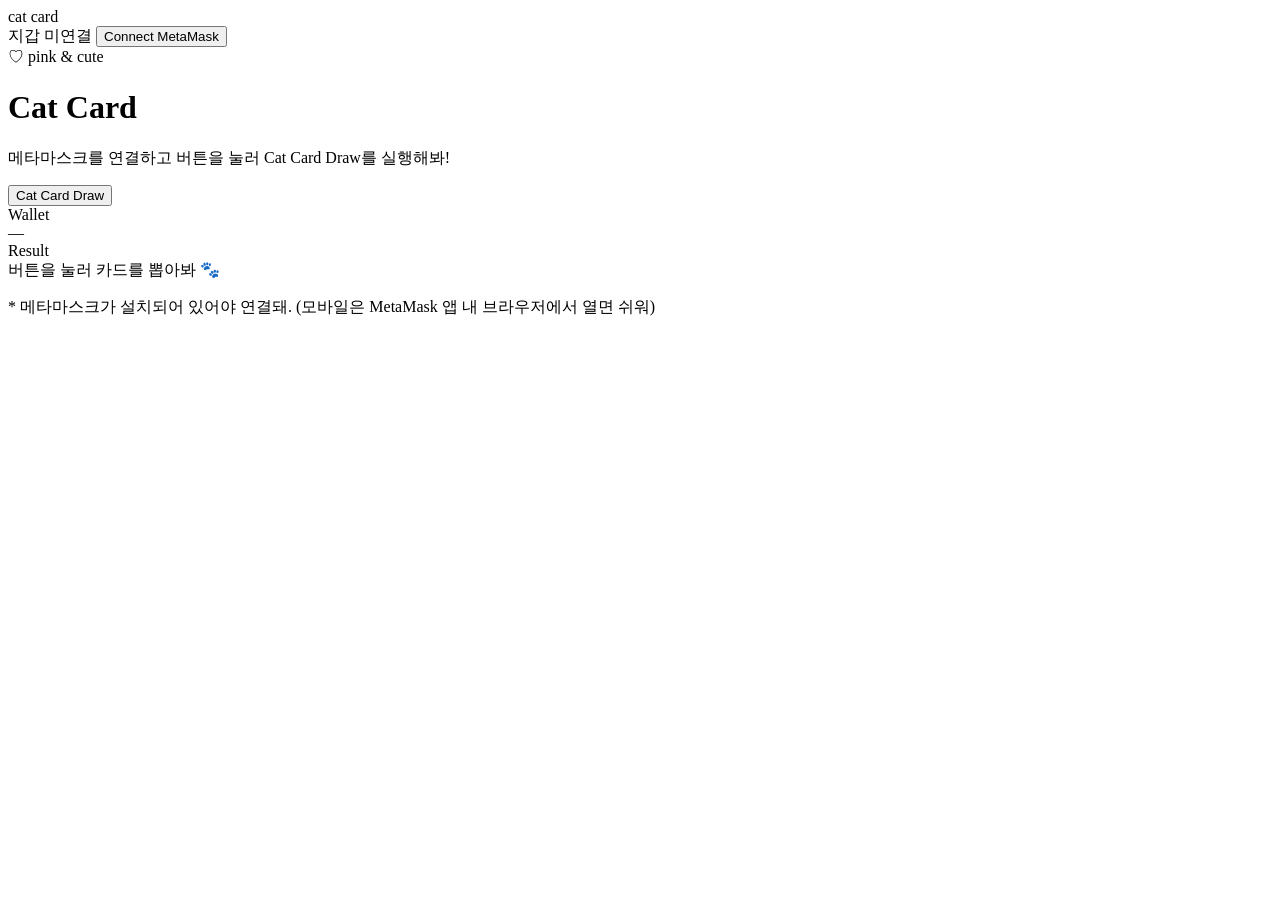
==== index.html @ 0b0320b0 "Create index.html" ====
<!doctype html>
<html lang="ko">
<head>
  <meta charset="utf-8" />
  <meta name="viewport" content="width=device-width, initial-scale=1" />
  <title>cat card</title>
  <link rel="stylesheet" href="style.css" />
</head>

<body>
  <header class="top">
    <div class="brand">
      <span class="brand-dot" aria-hidden="true"></span>
      <span class="brand-name">cat card</span>
    </div>

    <div class="top-right">
      <span class="status" id="statusText">지갑 미연결</span>
      <button class="btn connect" id="connectBtn" type="button">
        Connect MetaMask
      </button>
    </div>
  </header>

  <main class="hero">
    <div class="hero-inner">
      <div class="chip">♡ pink & cute</div>

      <h1 class="title">Cat Card</h1>
      <p class="subtitle">
        메타마스크를 연결하고 버튼을 눌러 Cat Card Draw를 실행해봐!
      </p>

      <button class="btn draw" id="drawBtn" type="button">
        Cat Card Draw
      </button>

      <div class="panel">
        <div class="panel-row">
          <div class="label">Wallet</div>
          <div class="value" id="walletText">—</div>
        </div>
        <div class="panel-row">
          <div class="label">Result</div>
          <div class="value" id="resultText">버튼을 눌러 카드를 뽑아봐 🐾</div>
        </div>
      </div>

      <p class="note">
        * 메타마스크가 설치되어 있어야 연결돼. (모바일은 MetaMask 앱 내 브라우저에서 열면 쉬워)
      </p>
    </div>
  </main>

  <script src="script.js"></script>
</body>
</html>
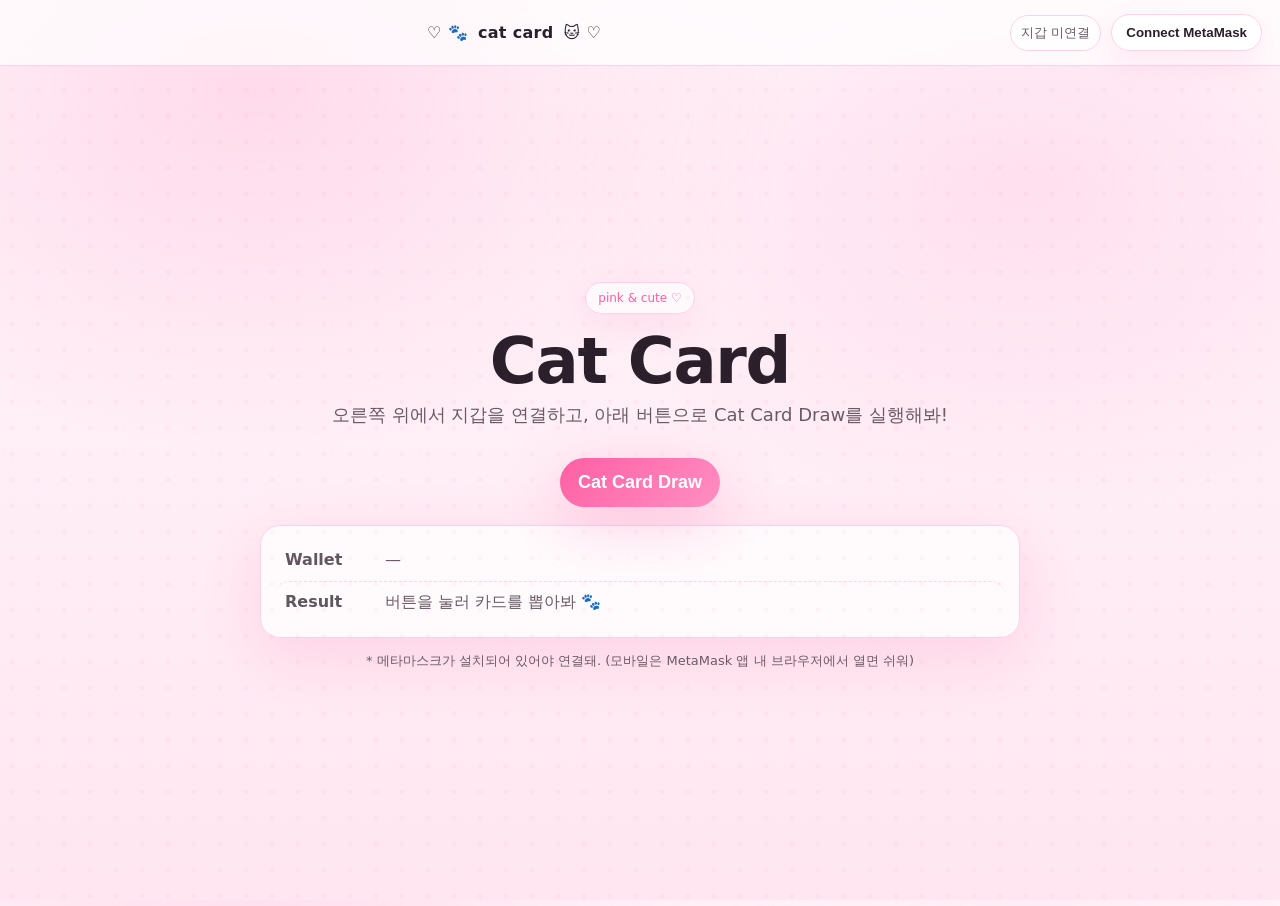
==== commit 13aa1c5e: "Update index.html" ====
--- a/index.html
+++ b/index.html
@@ -4,14 +4,29 @@
   <meta charset="utf-8" />
   <meta name="viewport" content="width=device-width, initial-scale=1" />
   <title>cat card</title>
+
+  <!-- 귀여운 폰트 -->
+  <link rel="preconnect" href="https://fonts.googleapis.com">
+  <link rel="preconnect" href="https://fonts.gstatic.com" crossorigin>
+  <link href="https://fonts.googleapis.com/css2?family=Fredoka:wght@500;700&display=swap" rel="stylesheet">
+
   <link rel="stylesheet" href="style.css" />
 </head>
 
 <body>
   <header class="top">
-    <div class="brand">
-      <span class="brand-dot" aria-hidden="true"></span>
+    <div class="top-left" aria-hidden="true"></div>
+
+    <div class="brand" aria-label="사이트 이름">
+      <span class="brand-icons" aria-hidden="true">
+        <span class="icon">♡</span>
+        <span class="icon">🐾</span>
+      </span>
       <span class="brand-name">cat card</span>
+      <span class="brand-icons" aria-hidden="true">
+        <span class="icon">🐱</span>
+        <span class="icon">♡</span>
+      </span>
     </div>
 
     <div class="top-right">
@@ -24,11 +39,11 @@
 
   <main class="hero">
     <div class="hero-inner">
-      <div class="chip">♡ pink & cute</div>
+      <div class="chip">pink & cute ♡</div>
 
       <h1 class="title">Cat Card</h1>
       <p class="subtitle">
-        메타마스크를 연결하고 버튼을 눌러 Cat Card Draw를 실행해봐!
+        오른쪽 위에서 지갑을 연결하고, 아래 버튼으로 Cat Card Draw를 실행해봐!
       </p>
 
       <button class="btn draw" id="drawBtn" type="button">
--- a/style.css
+++ b/style.css
@@ -0,0 +1,200 @@
+:root{
+  --bg1:#fff7fb;
+  --bg2:#ffe6f1;
+  --pink:#ff5fa3;
+  --pink2:#ff8fc3;
+  --text:#2a1f2a;
+  --muted:#6b5a66;
+  --card:#ffffffcc;
+  --line:#ffd1e6;
+  --shadow: 0 18px 60px rgba(255, 95, 163, .18);
+  --radius: 20px;
+}
+
+*{box-sizing:border-box}
+html,body{height:100%}
+body{
+  margin:0;
+  font-family: system-ui, -apple-system, Segoe UI, Roboto, "Apple SD Gothic Neo", "Noto Sans KR", sans-serif;
+  color:var(--text);
+  background:
+    radial-gradient(900px 600px at 20% 10%, rgba(255,95,163,.18), transparent 60%),
+    radial-gradient(900px 600px at 80% 20%, rgba(255,143,195,.20), transparent 55%),
+    linear-gradient(180deg, var(--bg1), var(--bg2));
+}
+
+/* 귀여운 배경 도트 */
+body::before{
+  content:"";
+  position:fixed;
+  inset:0;
+  pointer-events:none;
+  background:
+    radial-gradient(circle at 12px 12px, rgba(255,95,163,.14) 2px, transparent 3px) 0 0 / 26px 26px;
+  opacity:.35;
+  filter: blur(.2px);
+}
+
+.top{
+  position:sticky;
+  top:0;
+  z-index:10;
+  display:flex;
+  align-items:center;
+  justify-content:space-between;
+  gap:14px;
+  padding:14px 18px;
+  backdrop-filter: blur(10px);
+  background: rgba(255,255,255,.72);
+  border-bottom: 1px solid var(--line);
+}
+
+.brand{
+  display:flex;
+  align-items:center;
+  gap:10px;
+  font-weight:900;
+  letter-spacing:.02em;
+}
+
+.brand-dot{
+  width:14px;
+  height:14px;
+  border-radius:999px;
+  background: linear-gradient(135deg, var(--pink), var(--pink2));
+  box-shadow: 0 8px 18px rgba(255,95,163,.35);
+}
+
+.brand-name{
+  font-size:16px;
+  text-transform: lowercase;
+}
+
+.top-right{
+  display:flex;
+  align-items:center;
+  gap:10px;
+}
+
+.status{
+  font-size:13px;
+  color:var(--muted);
+  padding:8px 10px;
+  border-radius:999px;
+  border: 1px solid var(--line);
+  background: rgba(255,255,255,.75);
+}
+
+.hero{
+  min-height: calc(100vh - 60px);
+  display:flex;
+  align-items:center;
+  justify-content:center;
+  padding: 36px 18px 56px;
+}
+
+.hero-inner{
+  width: min(760px, 100%);
+  text-align:center;
+}
+
+.chip{
+  display:inline-block;
+  font-size:12px;
+  color: var(--pink);
+  border: 1px solid var(--line);
+  background: rgba(255,255,255,.70);
+  padding: 8px 12px;
+  border-radius: 999px;
+  box-shadow: 0 12px 35px rgba(255,95,163,.12);
+}
+
+.title{
+  margin: 14px 0 6px;
+  font-size: clamp(42px, 6vw, 64px);
+  line-height:1.05;
+  letter-spacing:-0.02em;
+}
+
+.subtitle{
+  margin:0 auto 18px;
+  max-width: 55ch;
+  color: var(--muted);
+  font-size: clamp(15px, 2.2vw, 18px);
+  line-height:1.6;
+}
+
+.btn{
+  border: 1px solid var(--line);
+  background: rgba(255,255,255,.85);
+  color: var(--text);
+  border-radius: 999px;
+  padding: 12px 14px;
+  cursor:pointer;
+  transition: transform .12s ease, box-shadow .12s ease, background .12s ease;
+  box-shadow: 0 12px 30px rgba(255,95,163,.12);
+}
+
+.btn:hover{
+  transform: translateY(-1px);
+  background: rgba(255,255,255,.95);
+  box-shadow: 0 16px 40px rgba(255,95,163,.18);
+}
+.btn:active{ transform: translateY(0px); }
+
+.btn.connect{
+  font-weight:800;
+  padding: 10px 14px;
+}
+
+.btn.draw{
+  margin-top: 10px;
+  font-weight:900;
+  font-size: 18px;
+  padding: 14px 18px;
+  background: linear-gradient(135deg, var(--pink), var(--pink2));
+  color: white;
+  border: none;
+  box-shadow: 0 18px 60px rgba(255,95,163,.28);
+}
+.btn.draw:hover{
+  box-shadow: 0 22px 70px rgba(255,95,163,.34);
+}
+
+.panel{
+  margin: 18px auto 0;
+  text-align:left;
+  background: var(--card);
+  border: 1px solid var(--line);
+  border-radius: var(--radius);
+  padding: 14px;
+  box-shadow: var(--shadow);
+}
+
+.panel-row{
+  display:grid;
+  grid-template-columns: 90px 1fr;
+  gap: 10px;
+  padding: 10px 10px;
+  border-radius: 14px;
+}
+.panel-row + .panel-row{
+  border-top: 1px dashed rgba(255,95,163,.25);
+  margin-top: 2px;
+}
+
+.label{
+  font-weight:900;
+  color: rgba(42,31,42,.75);
+}
+
+.value{
+  color: var(--muted);
+  word-break: break-all;
+}
+
+.note{
+  margin: 14px 0 0;
+  font-size: 13px;
+  color: var(--muted);
+}
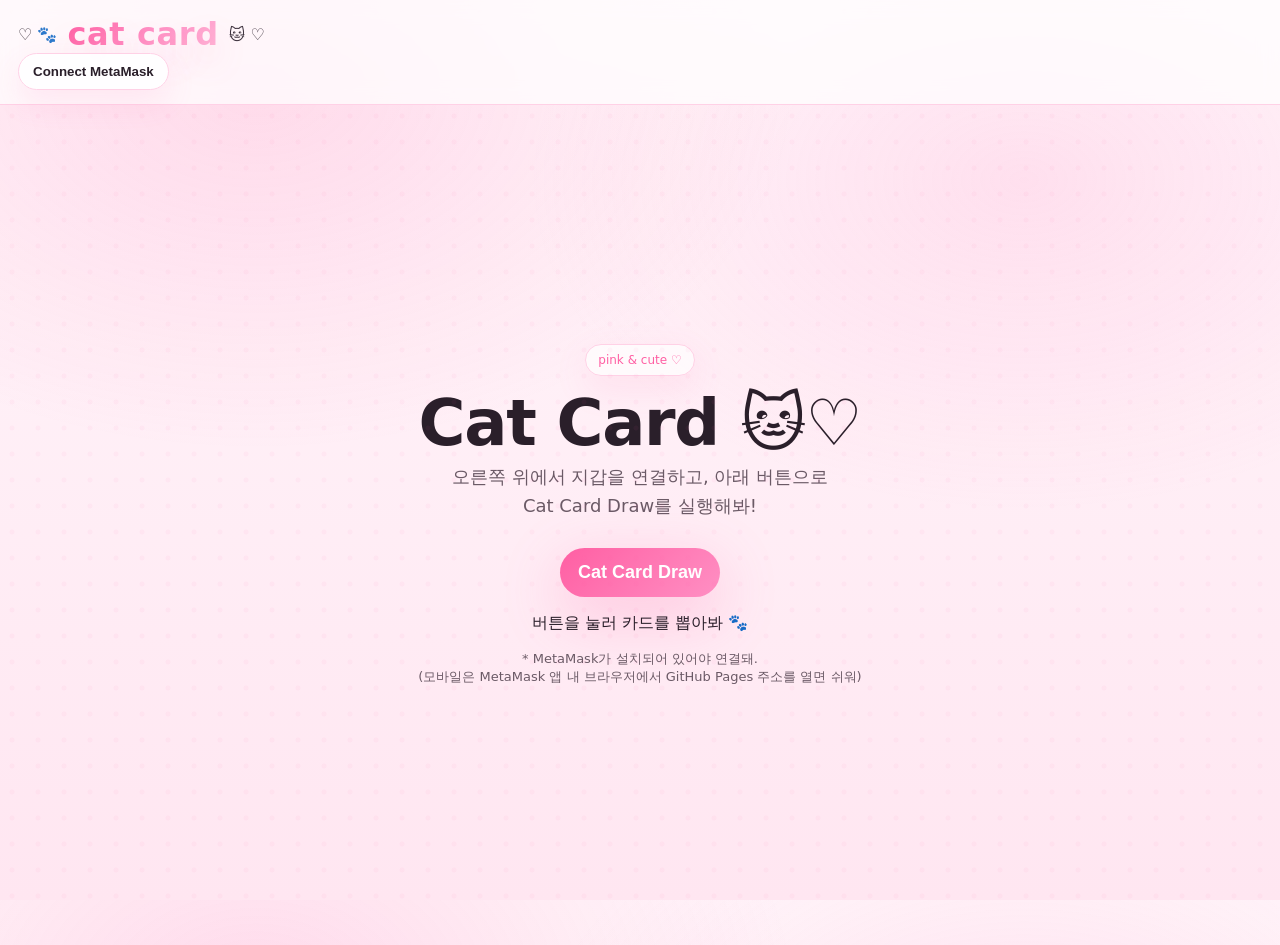
==== commit 8be93073: "Update index.html" ====
--- a/index.html
+++ b/index.html
@@ -5,7 +5,7 @@
   <meta name="viewport" content="width=device-width, initial-scale=1" />
   <title>cat card</title>
 
-  <!-- 귀여운 폰트 -->
+  <!-- Cute font -->
   <link rel="preconnect" href="https://fonts.googleapis.com">
   <link rel="preconnect" href="https://fonts.gstatic.com" crossorigin>
   <link href="https://fonts.googleapis.com/css2?family=Fredoka:wght@500;700&display=swap" rel="stylesheet">
@@ -15,54 +15,44 @@
 
 <body>
   <header class="top">
-    <div class="top-left" aria-hidden="true"></div>
+    <div class="topbar">
+      <div class="top-left" aria-hidden="true"></div>
 
-    <div class="brand" aria-label="사이트 이름">
-      <span class="brand-icons" aria-hidden="true">
-        <span class="icon">♡</span>
-        <span class="icon">🐾</span>
-      </span>
-      <span class="brand-name">cat card</span>
-      <span class="brand-icons" aria-hidden="true">
-        <span class="icon">🐱</span>
-        <span class="icon">♡</span>
-      </span>
-    </div>
+      <div class="brand" aria-label="사이트 이름">
+        <span class="brand-icons" aria-hidden="true">♡ 🐾</span>
+        <span class="brand-name">cat card</span>
+        <span class="brand-icons" aria-hidden="true">🐱 ♡</span>
+      </div>
 
-    <div class="top-right">
-      <span class="status" id="statusText">지갑 미연결</span>
-      <button class="btn connect" id="connectBtn" type="button">
-        Connect MetaMask
-      </button>
+      <div class="top-right">
+        <button class="btn connect" id="connectBtn" type="button">Connect MetaMask</button>
+      </div>
     </div>
   </header>
 
   <main class="hero">
     <div class="hero-inner">
-      <div class="chip">pink & cute ♡</div>
+      <div class="chip">pink &amp; cute ♡</div>
 
-      <h1 class="title">Cat Card</h1>
+      <h1 class="title">
+        Cat Card <span class="title-emoji" aria-hidden="true">🐱♡</span>
+      </h1>
+
       <p class="subtitle">
-        오른쪽 위에서 지갑을 연결하고, 아래 버튼으로 Cat Card Draw를 실행해봐!
+        오른쪽 위에서 지갑을 연결하고, 아래 버튼으로<br/>
+        <span class="em">Cat Card Draw</span>를 실행해봐!
       </p>
 
-      <button class="btn draw" id="drawBtn" type="button">
-        Cat Card Draw
-      </button>
+      <button class="btn draw" id="drawBtn" type="button">Cat Card Draw</button>
 
-      <div class="panel">
-        <div class="panel-row">
-          <div class="label">Wallet</div>
-          <div class="value" id="walletText">—</div>
-        </div>
-        <div class="panel-row">
-          <div class="label">Result</div>
-          <div class="value" id="resultText">버튼을 눌러 카드를 뽑아봐 🐾</div>
-        </div>
-      </div>
+      <!-- ✅ 패널(동그라미 친 부분) 제거됨. 결과는 작은 말풍선으로만 표시 -->
+      <p class="result-pill" id="resultText" aria-live="polite">
+        버튼을 눌러 카드를 뽑아봐 🐾
+      </p>
 
       <p class="note">
-        * 메타마스크가 설치되어 있어야 연결돼. (모바일은 MetaMask 앱 내 브라우저에서 열면 쉬워)
+        * MetaMask가 설치되어 있어야 연결돼.<br/>
+        (모바일은 MetaMask 앱 내 브라우저에서 GitHub Pages 주소를 열면 쉬워)
       </p>
     </div>
   </main>
--- a/style.css
+++ b/style.css
@@ -1,12 +1,17 @@
 :root{
   --bg1:#fff7fb;
   --bg2:#ffe6f1;
+
   --pink:#ff5fa3;
   --pink2:#ff8fc3;
+  --pink3:#ffb6d8;
+
   --text:#2a1f2a;
   --muted:#6b5a66;
+
   --card:#ffffffcc;
   --line:#ffd1e6;
+
   --shadow: 0 18px 60px rgba(255, 95, 163, .18);
   --radius: 20px;
 }
@@ -15,7 +20,7 @@
 html,body{height:100%}
 body{
   margin:0;
-  font-family: system-ui, -apple-system, Segoe UI, Roboto, "Apple SD Gothic Neo", "Noto Sans KR", sans-serif;
+  font-family: "Fredoka", system-ui, -apple-system, Segoe UI, Roboto, "Apple SD Gothic Neo", "Noto Sans KR", sans-serif;
   color:var(--text);
   background:
     radial-gradient(900px 600px at 20% 10%, rgba(255,95,163,.18), transparent 60%),
@@ -31,51 +36,80 @@
   pointer-events:none;
   background:
     radial-gradient(circle at 12px 12px, rgba(255,95,163,.14) 2px, transparent 3px) 0 0 / 26px 26px;
-  opacity:.35;
-  filter: blur(.2px);
+  opacity:.33;
 }
 
 .top{
   position:sticky;
   top:0;
   z-index:10;
-  display:flex;
-  align-items:center;
-  justify-content:space-between;
+
+  display:grid;
+  grid-template-columns: 1fr auto 1fr;
+  align-items:center;
   gap:14px;
+
   padding:14px 18px;
   backdrop-filter: blur(10px);
   background: rgba(255,255,255,.72);
   border-bottom: 1px solid var(--line);
 }
 
+.top-left{
+  justify-self:start;
+  height: 1px; /* 자리만 잡는 용도 */
+}
+
+.top-right{
+  justify-self:end;
+  display:flex;
+  align-items:center;
+  gap:10px;
+}
+
+/* 중앙 브랜드 */
 .brand{
+  justify-self:center;
   display:flex;
   align-items:center;
   gap:10px;
-  font-weight:900;
-  letter-spacing:.02em;
-}
-
-.brand-dot{
-  width:14px;
-  height:14px;
-  border-radius:999px;
-  background: linear-gradient(135deg, var(--pink), var(--pink2));
-  box-shadow: 0 8px 18px rgba(255,95,163,.35);
-}
-
+  text-align:center;
+  user-select:none;
+}
+
+/* 아이콘 */
+.brand-icons{
+  display:inline-flex;
+  gap:6px;
+  align-items:center;
+  opacity:.9;
+}
+.icon{
+  font-size: clamp(14px, 2.6vw, 18px);
+  filter: drop-shadow(0 10px 18px rgba(255,95,163,.18));
+}
+
+/* ✅ 요청 반영:
+   - 핑크 그라데이션 글씨
+   - 더 크게(32px 느낌)
+   - 두껍고 귀엽게
+   - 모바일에서 자동 조절: clamp 사용
+*/
 .brand-name{
-  font-size:16px;
+  font-weight: 700;
+  font-size: clamp(22px, 4.8vw, 32px);
+  letter-spacing: .02em;
   text-transform: lowercase;
-}
-
-.top-right{
-  display:flex;
-  align-items:center;
-  gap:10px;
-}
-
+
+  background: linear-gradient(135deg, var(--pink), var(--pink2), var(--pink3));
+  -webkit-background-clip: text;
+  background-clip: text;
+  color: transparent;
+
+  text-shadow: 0 16px 34px rgba(255,95,163,.18);
+}
+
+/* 상태 */
 .status{
   font-size:13px;
   color:var(--muted);
@@ -145,6 +179,7 @@
 .btn.connect{
   font-weight:800;
   padding: 10px 14px;
+  white-space: nowrap;
 }
 
 .btn.draw{
@@ -198,3 +233,10 @@
   font-size: 13px;
   color: var(--muted);
 }
+
+/* 모바일에서 헤더가 좁아질 때도 예쁘게 */
+@media (max-width: 520px){
+  .status{ display:none; } /* 너무 좁으면 상태 뱃지 숨김 */
+  .top{ padding: 12px 12px; }
+  .btn.connect{ padding: 10px 12px; font-size: 13px; }
+}
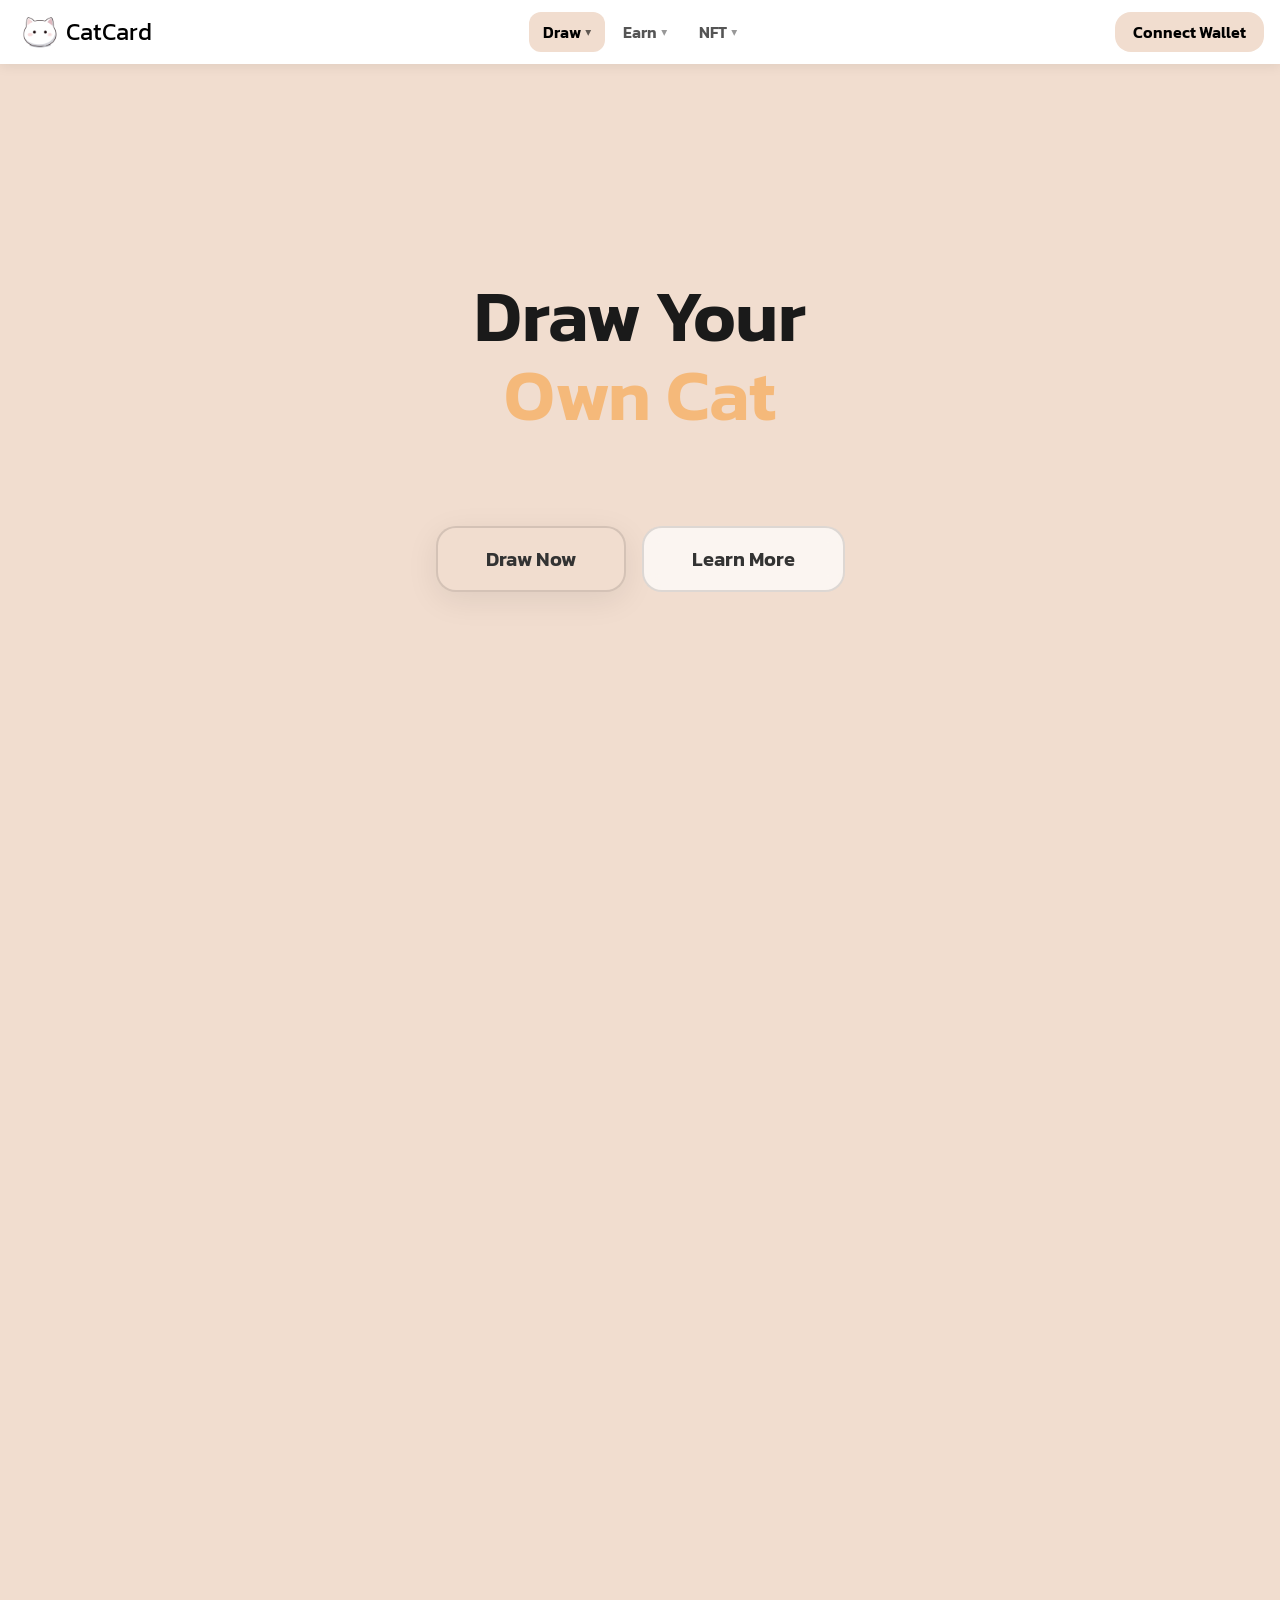
==== commit d39f813a: "Add files via upload" ====
--- a/index.html
+++ b/index.html
@@ -3,60 +3,768 @@
 <head>
   <meta charset="utf-8" />
   <meta name="viewport" content="width=device-width, initial-scale=1" />
-  <title>cat card</title>
-
-  <!-- Cute font -->
+  <meta http-equiv="Cache-Control" content="no-cache, no-store, must-revalidate" />
+  <meta http-equiv="Pragma" content="no-cache" />
+  <meta http-equiv="Expires" content="0" />
+
   <link rel="preconnect" href="https://fonts.googleapis.com">
   <link rel="preconnect" href="https://fonts.gstatic.com" crossorigin>
-  <link href="https://fonts.googleapis.com/css2?family=Fredoka:wght@500;700&display=swap" rel="stylesheet">
-
-  <link rel="stylesheet" href="style.css" />
+  <link href="https://fonts.googleapis.com/css2?family=Kanit:wght@400;600&display=swap" rel="stylesheet">
+
+  <title></title>
+  <style>
+    html, body {
+      width: 100%;
+      height: 100%;
+      margin: 0;
+      padding: 0;
+      background: #f1ddcf;
+      overflow-x: hidden;
+      overflow-y: auto;
+    }
+
+    .corner-badge {
+      display: flex;
+      align-items: center;
+      gap: 2px;
+      pointer-events: none;
+      user-select: none;
+    }
+
+    .corner-emoji {
+      width: 48px !important;
+      height: 48px !important;
+      max-width: none !important;
+      max-height: none !important;
+      object-fit: contain;
+      display: block;
+    }
+
+    .corner-text {
+      font-family: "Kanit", sans-serif;
+      font-size: 24px;
+      font-weight: 400;
+      line-height: 1;
+      color: #000;
+      white-space: nowrap;
+    }
+
+    .connect-btn {
+      position: fixed;
+      top: 12px;
+      right: 12px;
+      font-family: "Kanit", sans-serif;
+      font-size: 20px;
+      font-weight: 600;
+      padding: 10px 14px;
+      border-radius: 14px;
+      border: 1px solid rgba(0,0,0,0.18);
+      background: #f1ddcf;
+      backdrop-filter: blur(6px);
+      cursor: pointer;
+    }
+
+    .connect-btn:active {
+      transform: translateY(1px);
+    }
+
+    /* ── PancakeSwap 스타일 네비게이션 바 ── */
+    .nav-bar {
+      position: fixed;
+      top: 0;
+      left: 0;
+      right: 0;
+      height: 64px;
+      background: #ffffff;
+      display: flex;
+      align-items: center;
+      padding: 0 16px;
+      z-index: 100;
+      box-shadow: 0 2px 12px rgba(0,0,0,0.08);
+    }
+
+    .nav-left {
+      display: flex;
+      align-items: center;
+      min-width: 200px;
+    }
+
+    .nav-center {
+      flex: 1;
+      display: flex;
+      align-items: center;
+      justify-content: center;
+      gap: 4px;
+    }
+
+    .nav-right {
+      display: flex;
+      align-items: center;
+      gap: 8px;
+      min-width: 200px;
+      justify-content: flex-end;
+    }
+
+    .nav-menu-item {
+      font-family: "Kanit", sans-serif;
+      font-size: 16px;
+      font-weight: 600;
+      color: #555555;
+      padding: 8px 14px;
+      border-radius: 12px;
+      cursor: pointer;
+      border: none;
+      background: transparent;
+      transition: background 0.15s, color 0.15s;
+      white-space: nowrap;
+      text-decoration: none;
+      display: flex;
+      align-items: center;
+      gap: 4px;
+    }
+
+    .nav-menu-item:hover {
+      background: rgba(0,0,0,0.06);
+      color: #000;
+    }
+
+    .nav-menu-item.active {
+      color: #000;
+      background: #f1ddcf;
+    }
+
+    .nav-menu-item .arrow {
+      font-size: 10px;
+      opacity: 0.6;
+    }
+
+    .nav-icon-btn {
+      width: 36px;
+      height: 36px;
+      border-radius: 12px;
+      border: none;
+      background: rgba(0,0,0,0.05);
+      color: #555555;
+      cursor: pointer;
+      display: flex;
+      align-items: center;
+      justify-content: center;
+      font-size: 18px;
+      transition: background 0.15s, color 0.15s;
+    }
+
+    .nav-icon-btn:hover {
+      background: rgba(0,0,0,0.10);
+      color: #000;
+    }
+
+    .nav-connect-btn {
+      font-family: "Kanit", sans-serif;
+      font-size: 16px;
+      font-weight: 600;
+      padding: 8px 18px;
+      border-radius: 16px;
+      border: none;
+      background: #f1ddcf;
+      color: #000;
+      cursor: pointer;
+      white-space: nowrap;
+      transition: opacity 0.15s, transform 0.1s;
+    }
+
+    .nav-connect-btn:hover { opacity: 0.88; }
+    .nav-connect-btn:active { transform: translateY(1px); }
+
+    /* ── Hero 섹션 ── */
+    .hero {
+      min-height: 100vh;
+      padding-top: 64px;
+      display: flex;
+      flex-direction: column;
+      align-items: center;
+      justify-content: center;
+      position: relative;
+      overflow: hidden;
+      text-align: center;
+    }
+
+    /* 배경 장식 원 - 제거됨 */
+
+    .hero-content {
+      position: relative;
+      z-index: 1;
+      display: flex;
+      flex-direction: column;
+      align-items: center;
+      gap: 24px;
+      padding: 0 24px;
+      margin-top: -220px;
+    }
+
+    .hero-tag {
+      font-family: "Kanit", sans-serif;
+      font-size: 13px;
+      font-weight: 600;
+      letter-spacing: 2px;
+      text-transform: uppercase;
+      color: #c8813a;
+      background: rgba(200,129,58,0.12);
+      padding: 6px 16px;
+      border-radius: 20px;
+    }
+
+    .hero-title {
+      font-family: "Kanit", sans-serif;
+      font-size: clamp(36px, 6vw, 72px);
+      font-weight: 600;
+      line-height: 1.1;
+      color: #1a1a1a;
+      max-width: 700px;
+    }
+
+    .hero-title span {
+      color: #f5b97a;
+      -webkit-text-fill-color: #f5b97a;
+    }
+
+    .hero-sub {
+      font-family: "Kanit", sans-serif;
+      font-size: 18px;
+      font-weight: 400;
+      color: #666;
+      max-width: 480px;
+      line-height: 1.6;
+    }
+
+    .hero-buttons {
+      display: flex;
+      gap: 16px;
+      flex-wrap: wrap;
+      justify-content: center;
+      margin-top: 8px;
+    }
+
+    .btn-draw {
+      font-family: "Kanit", sans-serif;
+      font-size: 20px;
+      font-weight: 600;
+      padding: 16px 48px;
+      border-radius: 20px;
+      border: 2px solid rgba(0,0,0,0.12);
+      background: #f1ddcf;
+      color: #333;
+      cursor: pointer;
+      box-shadow: 0 8px 32px rgba(0,0,0,0.08);
+      transition: transform 0.15s, box-shadow 0.15s;
+    }
+
+    .btn-draw:hover {
+      transform: translateY(-2px);
+      box-shadow: 0 12px 40px rgba(0,0,0,0.12);
+    }
+
+    .btn-draw:active { transform: translateY(0); }
+
+    .btn-learn {
+      font-family: "Kanit", sans-serif;
+      font-size: 20px;
+      font-weight: 600;
+      padding: 16px 48px;
+      border-radius: 20px;
+      border: 2px solid rgba(0,0,0,0.12);
+      background: rgba(255,255,255,0.7);
+      backdrop-filter: blur(8px);
+      color: #333;
+      cursor: pointer;
+      transition: background 0.15s, transform 0.15s;
+    }
+
+    .btn-learn:hover {
+      background: rgba(255,255,255,0.95);
+      transform: translateY(-2px);
+    }
+
+    /* ── 통계 바 ── */
+    .stats-bar {
+      display: flex;
+      gap: 0;
+      justify-content: center;
+      flex-wrap: wrap;
+      margin-top: 60px;
+      border-top: 1px solid rgba(0,0,0,0.08);
+      border-bottom: 1px solid rgba(0,0,0,0.08);
+      padding: 32px 0;
+      width: 100%;
+      background: rgba(255,255,255,0.4);
+      backdrop-filter: blur(8px);
+    }
+
+    .stat-item {
+      flex: 1;
+      min-width: 160px;
+      text-align: center;
+      padding: 8px 32px;
+      border-right: 1px solid rgba(0,0,0,0.08);
+    }
+
+    .stat-item:last-child { border-right: none; }
+
+    .stat-value {
+      font-family: "Kanit", sans-serif;
+      font-size: 32px;
+      font-weight: 600;
+      color: #1a1a1a;
+      line-height: 1;
+    }
+
+    .stat-label {
+      font-family: "Kanit", sans-serif;
+      font-size: 13px;
+      font-weight: 400;
+      color: #888;
+      margin-top: 6px;
+    }
+
+    /* 고양이 장식 이미지 */
+    .hero-cat {
+      position: absolute;
+      right: 6%;
+      bottom: 10%;
+      width: 220px;
+      opacity: 0.18;
+      pointer-events: none;
+      filter: blur(0.5px);
+    }
+
+    /* ── 공통 섹션 ── */
+    .section {
+      width: 100%;
+      padding: 80px 40px;
+      box-sizing: border-box;
+    }
+
+    .section-inner {
+      max-width: 1100px;
+      margin: 0 auto;
+    }
+
+    .section-label {
+      font-family: "Kanit", sans-serif;
+      font-size: 13px;
+      font-weight: 600;
+      letter-spacing: 2px;
+      text-transform: uppercase;
+      color: #f5b97a;
+      margin-bottom: 12px;
+    }
+
+    .section-title {
+      font-family: "Kanit", sans-serif;
+      font-size: clamp(28px, 4vw, 48px);
+      font-weight: 600;
+      color: #1a1a1a;
+      line-height: 1.15;
+      margin: 0 0 16px;
+    }
+
+    .section-desc {
+      font-family: "Kanit", sans-serif;
+      font-size: 16px;
+      color: #777;
+      line-height: 1.7;
+      max-width: 480px;
+      margin: 0 0 36px;
+    }
+
+    /* ── 카드 뽑기 방법 섹션 ── */
+    .how-section {
+      background: #f1ddcf;
+    }
+
+    .steps-grid {
+      display: grid;
+      grid-template-columns: repeat(auto-fit, minmax(220px, 1fr));
+      gap: 24px;
+      margin-top: 48px;
+    }
+
+    .step-card {
+      background: rgba(255,255,255,0.6);
+      border-radius: 24px;
+      padding: 32px 24px;
+      text-align: center;
+      border: 1px solid rgba(245,185,122,0.2);
+      transition: transform 0.2s, box-shadow 0.2s;
+    }
+
+    .step-card:hover {
+      transform: translateY(-4px);
+      box-shadow: 0 12px 32px rgba(245,185,122,0.18);
+    }
+
+    .step-num {
+      font-family: "Kanit", sans-serif;
+      font-size: 40px;
+      font-weight: 600;
+      color: #f5b97a;
+      line-height: 1;
+      margin-bottom: 12px;
+    }
+
+    .step-title {
+      font-family: "Kanit", sans-serif;
+      font-size: 18px;
+      font-weight: 600;
+      color: #1a1a1a;
+      margin-bottom: 8px;
+    }
+
+    .step-desc {
+      font-family: "Kanit", sans-serif;
+      font-size: 14px;
+      color: #888;
+      line-height: 1.6;
+    }
+
+    /* ── 카드 등급 섹션 ── */
+    .rarity-section {
+      background: #f1ddcf;
+    }
+
+    .rarity-grid {
+      display: grid;
+      grid-template-columns: repeat(auto-fit, minmax(180px, 1fr));
+      gap: 20px;
+      margin-top: 48px;
+    }
+
+    .rarity-card {
+      border-radius: 20px;
+      padding: 28px 20px;
+      text-align: center;
+      position: relative;
+      overflow: hidden;
+      border: 2px solid transparent;
+      transition: transform 0.2s;
+    }
+
+    .rarity-card:hover { transform: translateY(-4px); }
+
+    .rarity-card.common   { background: #f5f5f5; border-color: #ddd; }
+    .rarity-card.rare     { background: #eef4ff; border-color: #93b4f5; }
+    .rarity-card.epic     { background: #f3eeff; border-color: #b993f5; }
+    .rarity-card.legendary{ background: #fff8e6; border-color: #f5c842; box-shadow: 0 0 24px rgba(245,200,66,0.2); }
+
+    .rarity-icon {
+      font-size: 48px;
+      margin-bottom: 12px;
+      display: block;
+    }
+
+    .rarity-name {
+      font-family: "Kanit", sans-serif;
+      font-size: 18px;
+      font-weight: 600;
+      margin-bottom: 6px;
+    }
+
+    .rarity-card.common    .rarity-name { color: #666; }
+    .rarity-card.rare      .rarity-name { color: #3a6fd8; }
+    .rarity-card.epic      .rarity-name { color: #7c3dd8; }
+    .rarity-card.legendary .rarity-name { color: #c8960a; }
+
+    .rarity-pct {
+      font-family: "Kanit", sans-serif;
+      font-size: 13px;
+      color: #aaa;
+    }
+
+    /* ── 특징 섹션 ── */
+    .features-section {
+      background: #f1ddcf;
+    }
+
+    .features-grid {
+      display: grid;
+      grid-template-columns: repeat(auto-fit, minmax(280px, 1fr));
+      gap: 28px;
+      margin-top: 48px;
+    }
+
+    .feature-item {
+      display: flex;
+      gap: 20px;
+      align-items: flex-start;
+    }
+
+    .feature-icon-wrap {
+      width: 52px;
+      height: 52px;
+      border-radius: 16px;
+      background: rgba(255,255,255,0.7);
+      display: flex;
+      align-items: center;
+      justify-content: center;
+      font-size: 24px;
+      flex-shrink: 0;
+    }
+
+    .feature-text-title {
+      font-family: "Kanit", sans-serif;
+      font-size: 17px;
+      font-weight: 600;
+      color: #1a1a1a;
+      margin-bottom: 6px;
+    }
+
+    .feature-text-desc {
+      font-family: "Kanit", sans-serif;
+      font-size: 14px;
+      color: #888;
+      line-height: 1.6;
+    }
+
+    /* ── CTA 섹션 ── */
+    .cta-section {
+      background: #f1ddcf;
+      text-align: center;
+    }
+
+    .cta-section .section-title { margin: 0 auto 16px; }
+    .cta-section .section-desc  { margin: 0 auto 36px; }
+
+    /* ── Footer ── */
+    .footer {
+      background: #f1ddcf;
+      color: #888;
+      text-align: center;
+      padding: 32px 24px;
+      font-family: "Kanit", sans-serif;
+      font-size: 14px;
+    }
+
+    .footer span { color: #f5b97a; }
+  </style>
 </head>
-
 <body>
-  <header class="top">
-    <div class="topbar">
-      <div class="top-left" aria-hidden="true"></div>
-
-      <div class="brand" aria-label="사이트 이름">
-        <span class="brand-icons" aria-hidden="true">♡ 🐾</span>
-        <span class="brand-name">cat card</span>
-        <span class="brand-icons" aria-hidden="true">🐱 ♡</span>
-      </div>
-
-      <div class="top-right">
-        <button class="btn connect" id="connectBtn" type="button">Connect MetaMask</button>
+  <!-- ── PancakeSwap 스타일 네비게이션 바 ── -->
+  <nav class="nav-bar">
+    <div class="nav-left">
+      <div class="corner-badge" aria-hidden="true">
+        <img class="corner-emoji" src="[data-uri]